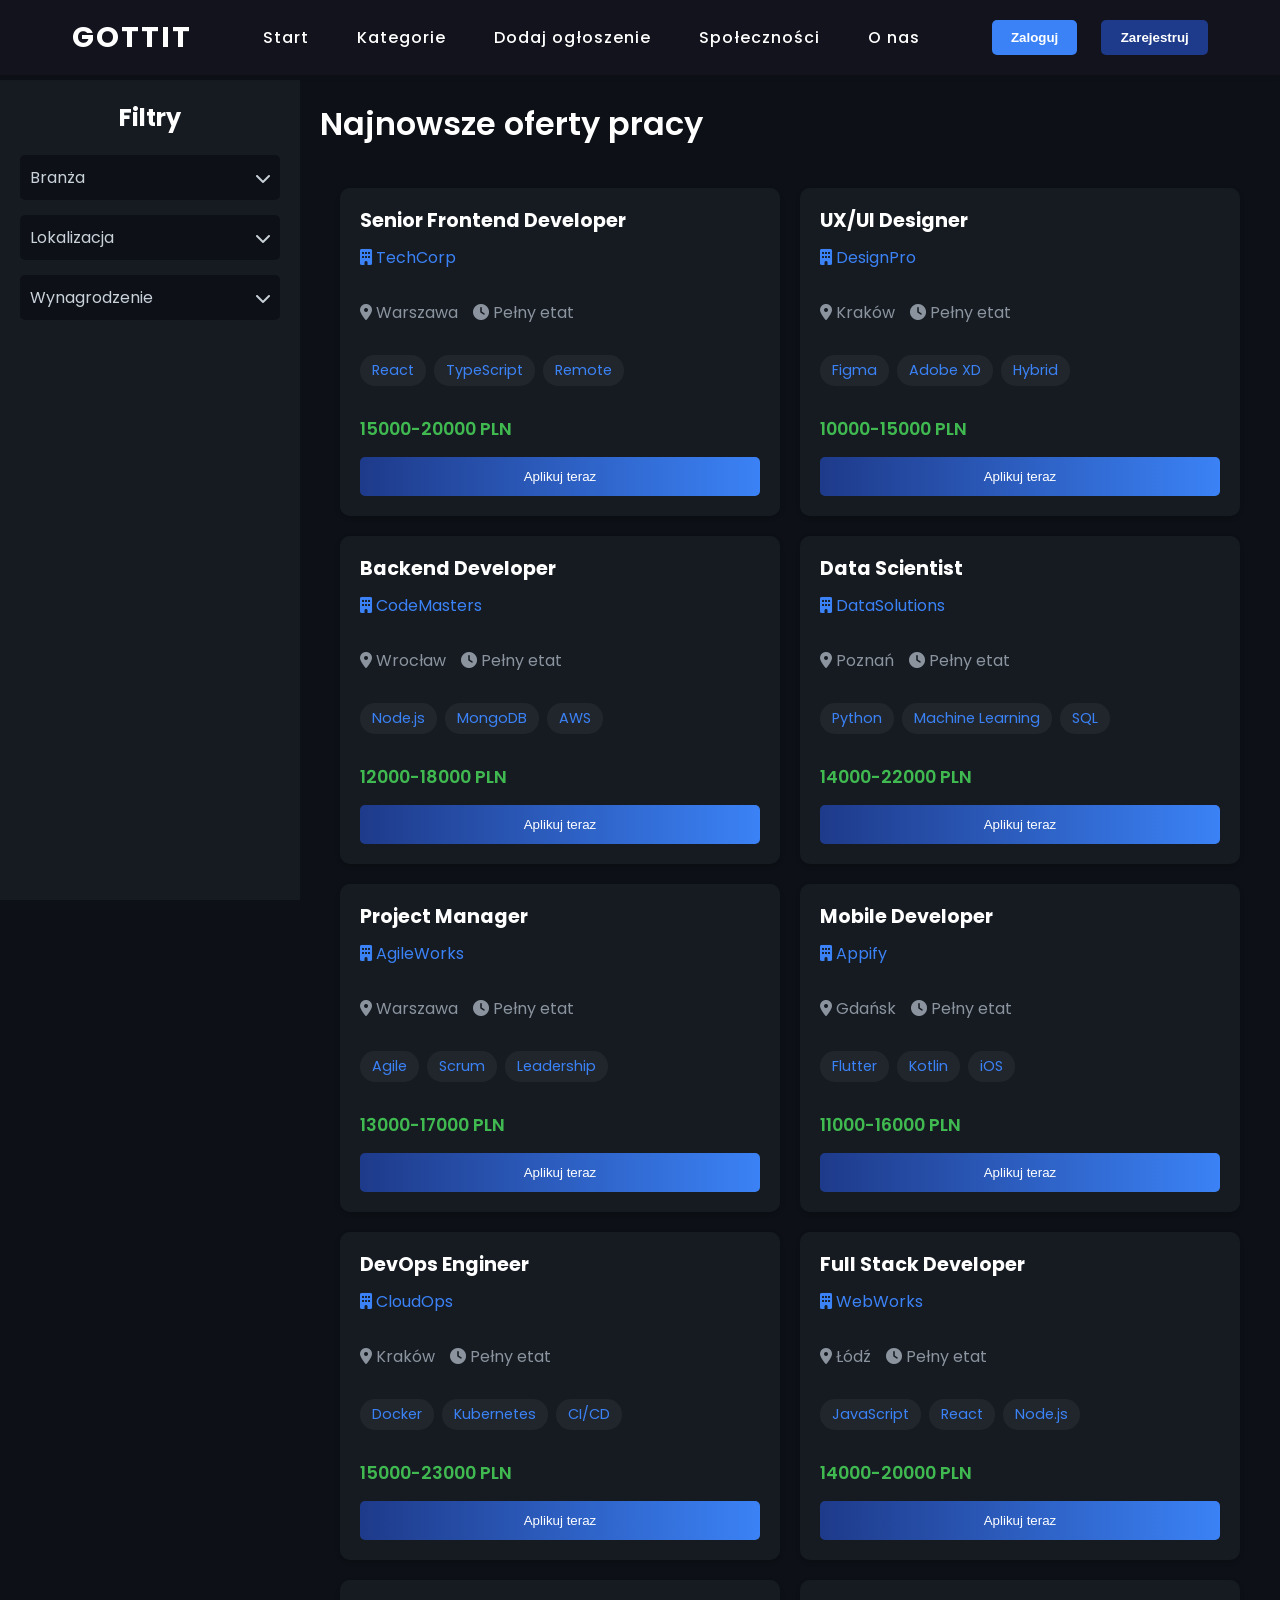
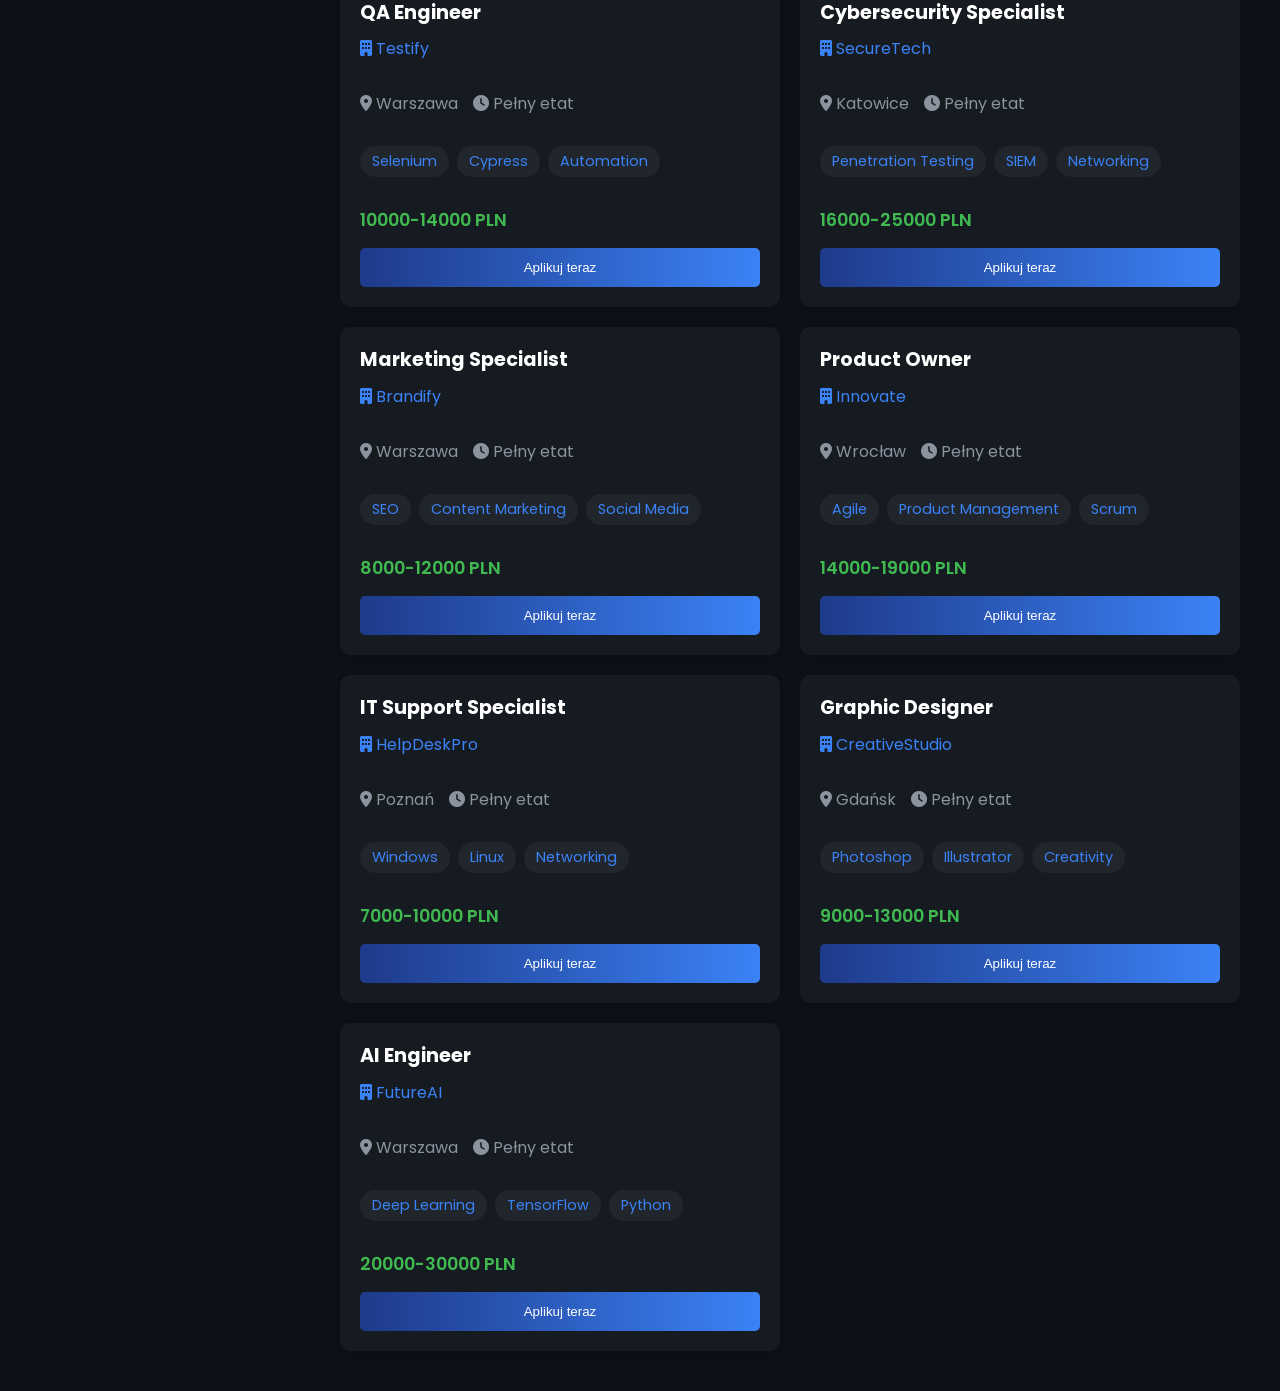
==== oferty-pracy/oferty-pracy.html @ 2230963c "Pierwszy commit" ====
<!DOCTYPE html>
<html lang="pl">
<head>
    <meta charset="UTF-8">
    <meta name="viewport" content="width=device-width, initial-scale=1.0">
    <title>GottIT - Oferty Pracy</title>

    <!-- Font Awesome -->
    <link rel="stylesheet" href="https://cdnjs.cloudflare.com/ajax/libs/font-awesome/6.0.0/css/all.min.css">
    <!-- Google Fonts -->
    <link href="https://fonts.googleapis.com/css2?family=Poppins:wght@300;400;500;700&display=swap" rel="stylesheet">
    
    <!-- CSS Files -->
    <link rel="stylesheet" href="css/main.css">
    <link rel="stylesheet" href="css/header.css">
    <link rel="stylesheet" href="css/sidebar.css">
    <link rel="stylesheet" href="css/jobCards.css">
    <link rel="stylesheet" href="css/responsive.css">
</head>
<body>
    <!-- Header -->
    <header class="header">
        <nav class="nav-container">
            <div class="logo">
                <h1>GottIT</h1>
            </div>

            <ul class="nav-menu">
                <li><a href="#home">Start</a></li>
                <li><a href="#services">Kategorie</a></li>
                <li><a href="#post-ad">Dodaj ogłoszenie</a></li>
                <li><a href="#about">Społeczności</a></li>
                <li><a href="#about">O nas</a></li>
            </ul>

            <div class="auth-buttons">
                <button class="btn login">Zaloguj</button>
                <button class="btn register">Zarejestruj</button>
            </div>
        </nav>
    </header>

    <div class="main-container">
        <!-- Sidebar -->
        <div class="sidebar">
            <h2>Filtry</h2>
            <div class="filter-section">
                <div class="filter-header" onclick="toggleFilter(this)">
                    <span>Branża</span>
                    <i class="fas fa-chevron-down"></i>
                </div>
                <div class="filter-content">
                    <input type="text" placeholder="Szukaj branży...">
                    <ul>
                        <li>IT</li>
                        <li>Marketing</li>
                        <li>Finanse</li>
                    </ul>
                </div>
            </div>

            <div class="filter-section">
                <div class="filter-header" onclick="toggleFilter(this)">
                    <span>Lokalizacja</span>
                    <i class="fas fa-chevron-down"></i>
                </div>
                <div class="filter-content">
                    <input type="text" placeholder="Szukaj lokalizacji...">
                    <ul>
                        <li>Warszawa</li>
                        <li>Kraków</li>
                        <li>Wrocław</li>
                    </ul>
                </div>
            </div>

            <div class="filter-section">
                <div class="filter-header" onclick="toggleFilter(this)">
                    <span>Wynagrodzenie</span>
                    <i class="fas fa-chevron-down"></i>
                </div>
                <div class="filter-content">
                    <ul>
                        <li>5000 - 10000 PLN</li>
                        <li>10000 - 15000 PLN</li>
                        <li>15000+ PLN</li>
                    </ul>
                </div>
            </div>
        </div>

        <!-- Content Area -->
        <div class="content-area">
            <h1>Najnowsze oferty pracy</h1>
            <div class="job-cards">



        <!-- CTu sa dodawane -->
    
        

        </div>
    </div>

    <!-- JavaScript Files -->
    <script src="js/filters.js"></script>
    <script src="js/main.js"></script>
</body>
</html>
---- oferty-pracy/css/main.css ----
:root {
    --primary-color: #3b82f6;
    --secondary-color: #1e3a8a;
    --text-color: #c9d1d9;
    --bg-dark: #0d1117;
    --bg-darker: #161b22;
}

* {
    margin: 0;
    padding: 0;
    box-sizing: border-box;
}

body {
    font-family: 'Poppins', sans-serif;
    background-color: var(--bg-dark);
    color: var(--text-color);
}

.main-container {
    display: flex;
    margin-top: 80px;
    min-height: calc(100vh - 80px);
}

.content-area {
    flex: 1;
    padding: 20px;
    margin-left: 300px;
}

.content-area h1 {
    color: white;
    margin-bottom: 20px;
    font-size: 2rem;
    font-weight: 600;
}
---- oferty-pracy/css/header.css ----
.header {
    position: fixed;
    width: 100%;
    background: rgba(20, 20, 30, 0.95);
    padding: 1rem 0;
    box-shadow: 0 2px 5px rgba(0, 0, 0, 0.1);
    z-index: 9999;
    top: 0;
    transition: background 0.3s ease, box-shadow 0.3s ease;
}

.header:hover {
    background: rgba(20, 20, 30, 0.9);
    box-shadow: 0 4px 10px rgba(0, 0, 0, 0.2);
}

.nav-container {
    max-width: 1200px;
    margin: 0 auto;
    display: flex;
    justify-content: space-between;
    align-items: center;
    padding: 0 2rem;
}

.nav-menu {
    display: flex;
    list-style: none;
}

.nav-menu li {
    margin: 0 1.5rem;
}

.nav-menu a {
    text-decoration: none;
    color: white;
    font-weight: 500;
    font-size: 1rem;
    letter-spacing: 1px;
    transition: color 0.3s ease, transform 0.3s ease;
}

.nav-menu a:hover {
    color: var(--primary-color);
    transform: scale(1.1);
}

.logo h1 {
    color: white;
    font-size: 1.8rem;
    letter-spacing: 2px;
    font-weight: 700;
    text-transform: uppercase;
}

.auth-buttons {
    display: flex;
    gap: 1.5rem;
}

.auth-buttons .btn {
    padding: 0.6rem 1.2rem;
    border: none;
    border-radius: 5px;
    font-weight: 600;
    cursor: pointer;
    transition: all 0.3s ease;
}

.btn.login {
    background-color: var(--primary-color);
    color: white;
}

.btn.register {
    background-color: var(--secondary-color);
    color: white;
}

.auth-buttons .btn:hover {
    transform: translateY(-2px);
    box-shadow: 0 4px 8px rgba(0, 0, 0, 0.2);
}
---- oferty-pracy/css/sidebar.css ----
.sidebar {
    width: 300px;
    background-color: var(--bg-darker);
    padding: 20px;
    height: calc(100vh - 80px);
    position: fixed;
    left: 0;
    top: 80px;
    overflow-y: auto;
}

.sidebar h2 {
    color: white;
    margin-bottom: 20px;
    text-align: center;
}

.filter-section {
    margin-bottom: 15px;
}

.filter-header {
    display: flex;
    justify-content: space-between;
    align-items: center;
    padding: 10px;
    background: var(--bg-dark);
    border-radius: 5px;
    cursor: pointer;
}

.filter-content {
    max-height: 0;
    overflow: hidden;
    transition: max-height 0.3s ease;
}

.filter-content input,
.filter-content ul {
    width: 100%;
    padding: 10px;
    margin: 5px 0;
    background: var(--bg-dark);
    border: none;
    border-radius: 5px;
    color: var(--text-color);
}

.filter-content ul {
    list-style: none;
}

.filter-content ul li {
    padding: 5px;
    cursor: pointer;
}

.filter-content ul li:hover {
    background: rgba(59, 130, 246, 0.1);
    border-radius: 3px;
}
---- oferty-pracy/css/jobCards.css ----
.job-cards {
    display: grid;
    grid-template-columns: repeat(auto-fill, minmax(300px, 1fr));
    gap: 20px;
    padding: 20px;
    width: 100%;
    margin: 0 auto;
}

.job-card {
    background: var(--bg-darker);
    border-radius: 10px;
    padding: 20px;
    box-shadow: 0 2px 5px rgba(0,0,0,0.2);
    transition: transform 0.3s ease;
    display: flex;
    flex-direction: column;
    min-height: 300px; /* Zapewnia jednakową wysokość */
    position: relative;
}

.job-card h3 {
    color: white;
    margin-bottom: 10px;
    font-size: 1.2rem;
    line-height: 1.4;
}

.company {
    color: var(--primary-color);
    margin-bottom: 15px;
    font-size: 1rem;
}

.job-details {
    display: flex;
    flex-wrap: wrap;
    gap: 15px;
    margin: 15px 0;
    color: #8b949e;
}

.job-tags-container {
    display: flex;
    flex-wrap: wrap;
    gap: 8px;
    margin: 15px 0;
}

.job-tag {
    background: #21262d;
    padding: 5px 12px;
    border-radius: 15px;
    font-size: 0.9em;
    color: var(--primary-color);
    display: inline-block;
}

.salary {
    color: #3fb950;
    font-weight: 600;
    font-size: 1.1rem;
    margin: 15px 0;
}

.apply-btn {
    width: 100%;
    padding: 12px;
    background: linear-gradient(90deg, var(--secondary-color), var(--primary-color));
    color: white;
    border: none;
    border-radius: 5px;
    cursor: pointer;
    transition: all 0.3s ease;
    margin-top: auto; /* Przycisk zawsze na dole */
    font-weight: 500;
}

/* Hover efekty */
.job-card:hover {
    transform: translateY(-5px);
    box-shadow: 0 5px 15px rgba(0,0,0,0.3);
}

.apply-btn:hover {
    transform: translateY(-2px);
    box-shadow: 0 2px 8px rgba(59, 130, 246, 0.3);
}

/* Responsywność */
@media (max-width: 768px) {
    .job-cards {
        grid-template-columns: 1fr;
        padding: 10px;
    }
    
    .job-card {
        min-height: auto;
    }
}
---- oferty-pracy/css/responsive.css ----
/* Style responsywne dla urządzeń mobilnych i mniejszych ekranów */
@media (max-width: 768px) {
    /* Ukrycie sidebara na mniejszych ekranach */
    .sidebar {
        display: none;
    }

    .job-cards {
        grid-template-columns: 1fr; /* Jedna kolumna na małych ekranach */
        padding: 10px;
    }

    .job-card {
        min-height: auto; /* Usuń minimalną wysokość na małych ekranach */
    }

    /* Zmiana marginesu dla głównej zawartości */
    .content-area {
        margin-left: 0;
        padding: 10px;
    }

    /* Nawigacja - ukrycie menu i dostosowanie przycisków */
    .nav-menu {
        display: none;
    }

    .auth-buttons {
        display: none;
    }

    .logo h1 {
        font-size: 1.5rem;
    }
}

@media (max-width: 480px) {
    /* Dostosowanie nagłówka dla bardzo małych ekranów */
    .header {
        padding: 0.5rem 0;
    }

    .logo h1 {
        font-size: 1.2rem;
    }

    /* Zmniejszenie paddingu w kartach ofert pracy */
    .job-card {
        padding: 15px;
    }

    .job-card h3 {
        font-size: 1rem;
    }

    .job-details {
        flex-direction: column;
        gap: 5px;
    }

    .apply-btn {
        font-size: 0.9rem;
        padding: 8px;
    }
}

@media (max-width: 1024px) {
    /* Dostosowanie siatki kart ofert pracy */
    .job-cards {
        grid-template-columns: repeat(auto-fill, minmax(250px, 1fr));
        gap: 15px;
    }
}
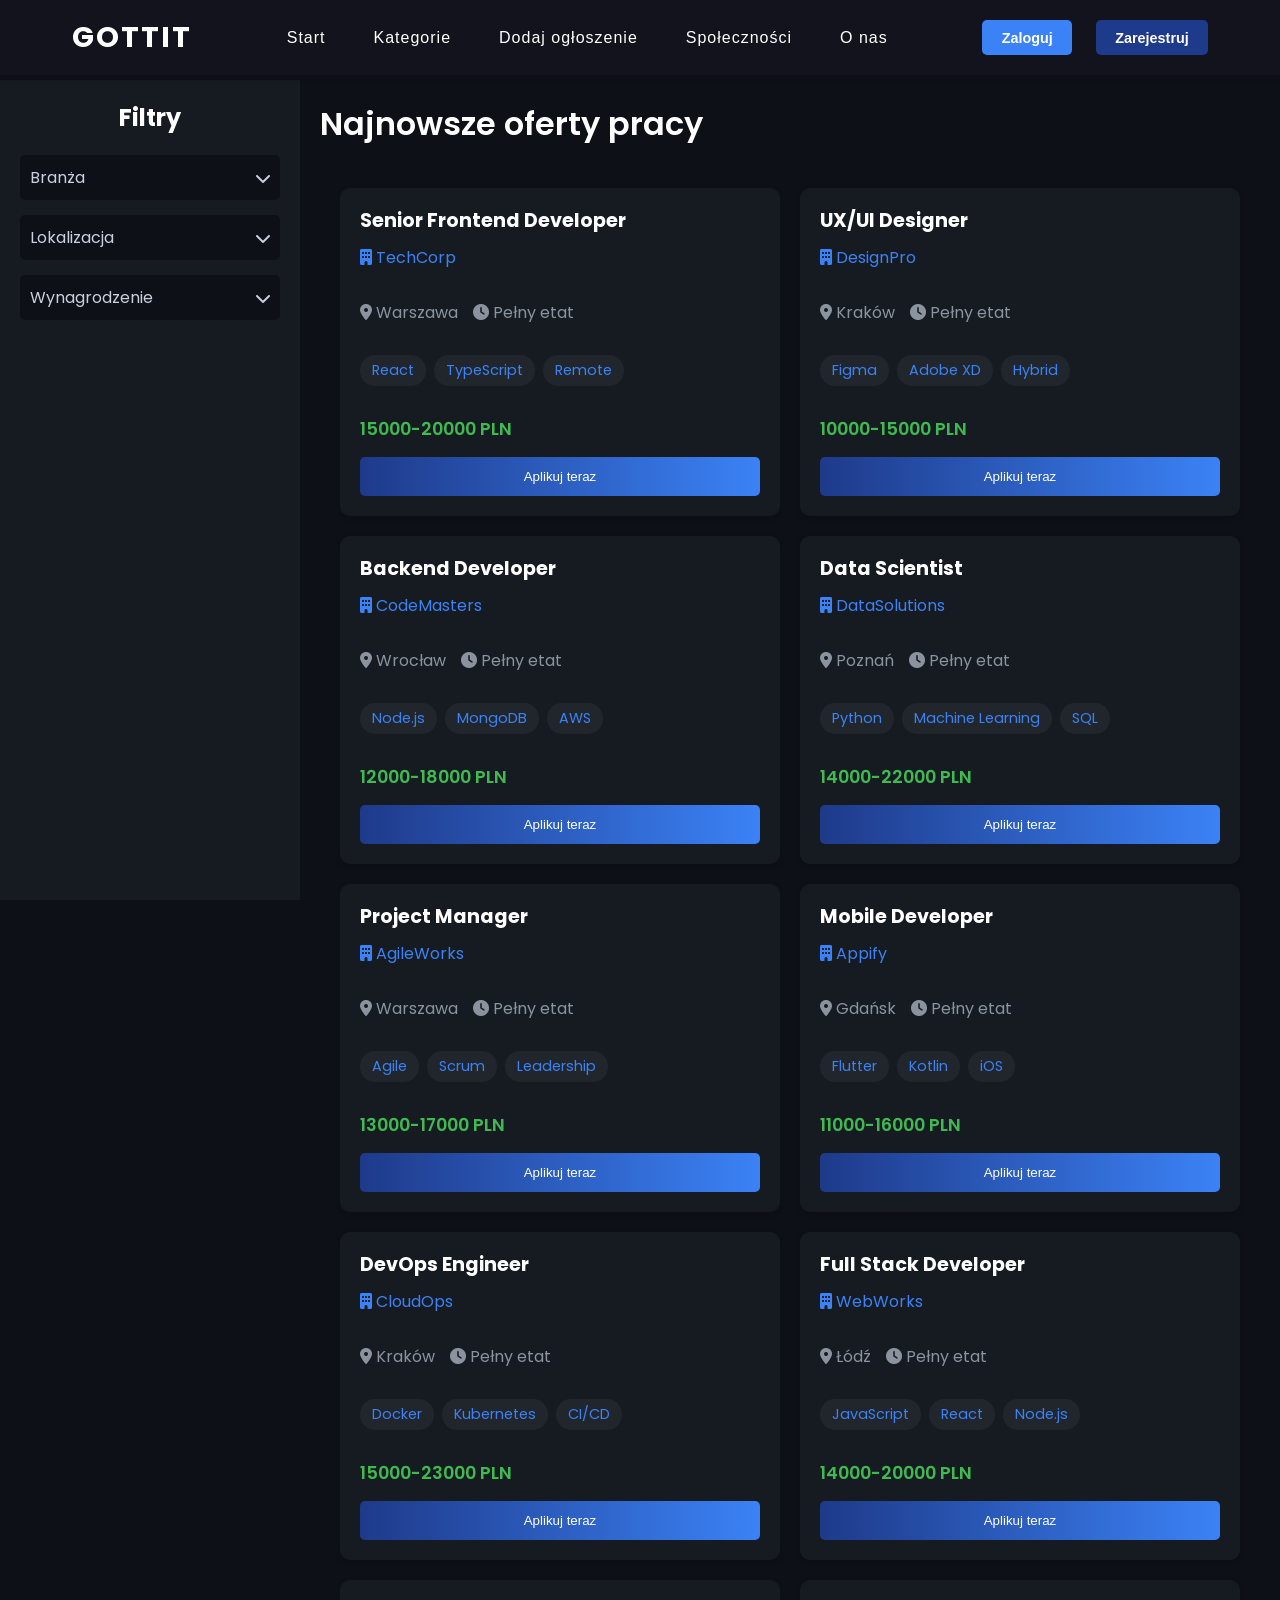
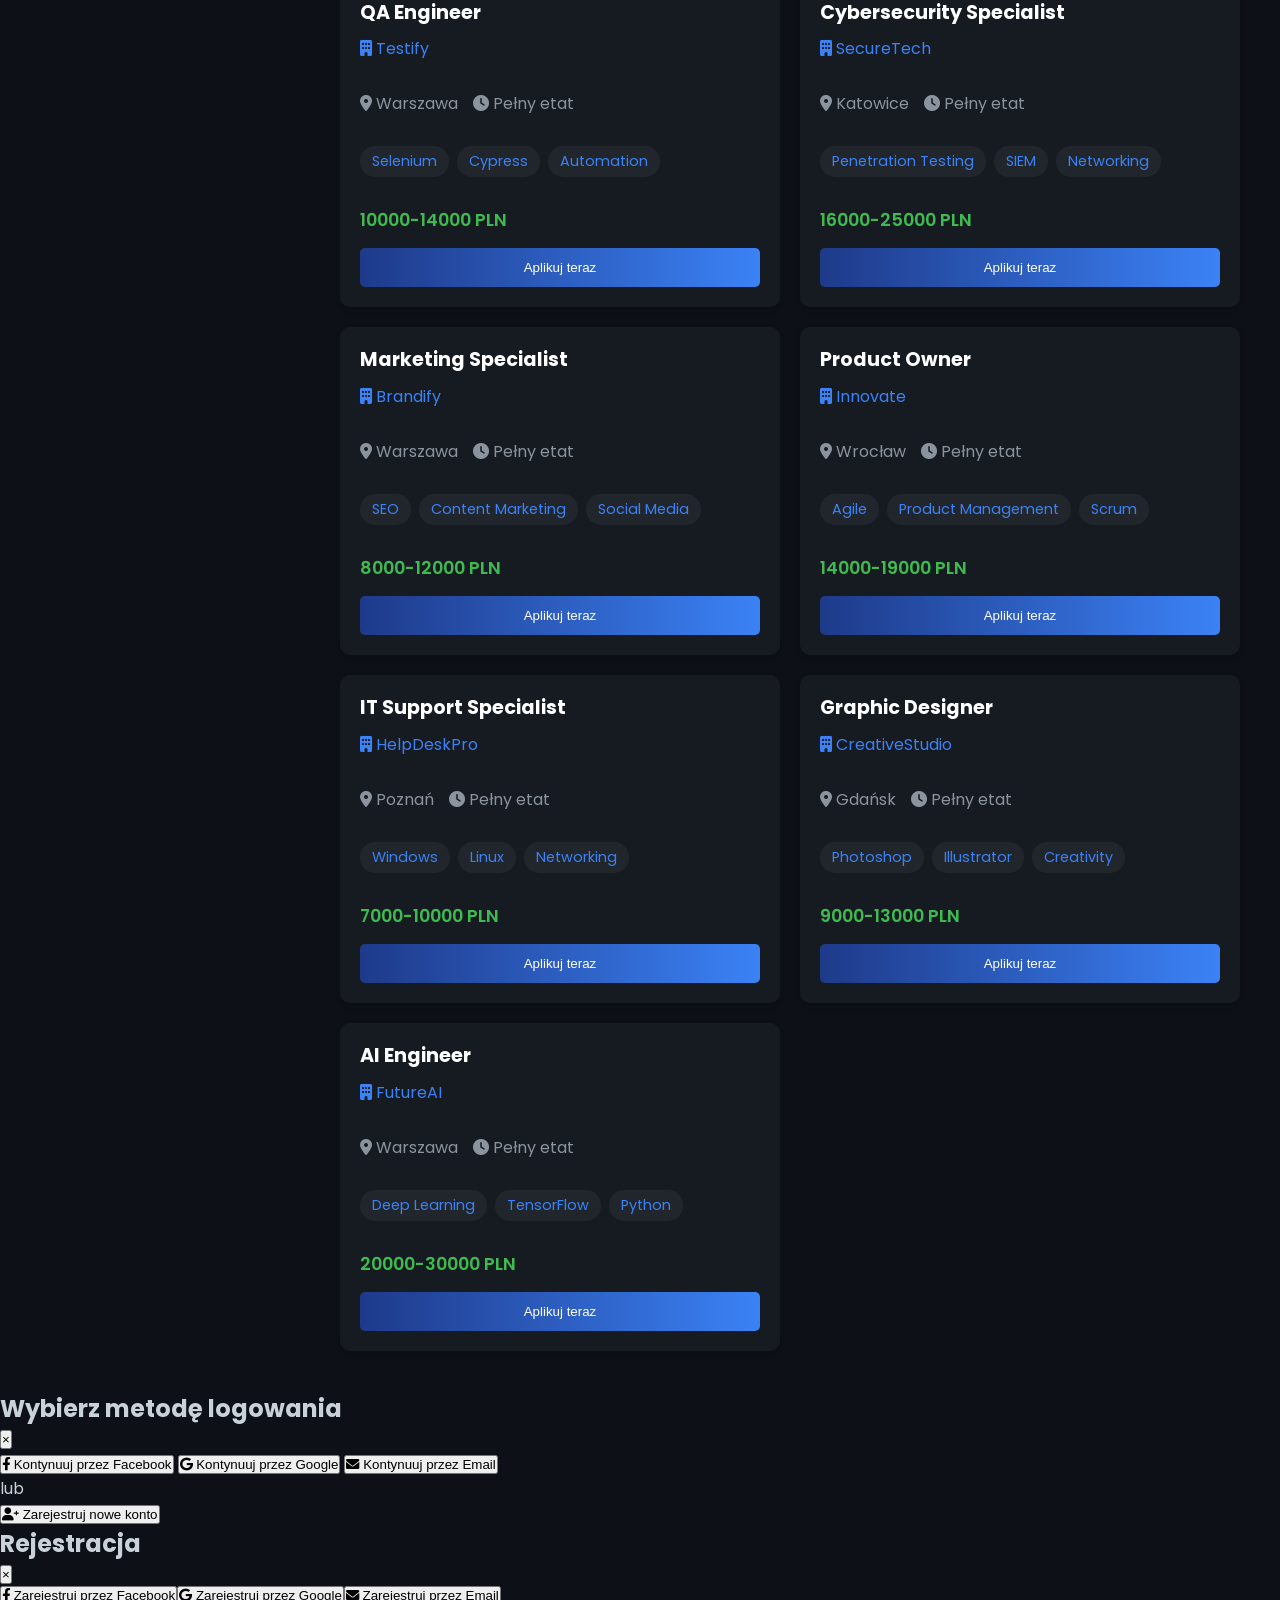
==== commit e11f85e3: "More general mechanics (header.css, auth scripts)" ====
--- a/oferty-pracy/oferty-pracy.html
+++ b/oferty-pracy/oferty-pracy.html
@@ -12,17 +12,31 @@
     
     <!-- CSS Files -->
     <link rel="stylesheet" href="css/main.css">
-    <link rel="stylesheet" href="css/header.css">
+    <!-- <link rel="stylesheet" href="css/header.css"> -->
+    <link rel="stylesheet" href="../components/headerSection.css">
     <link rel="stylesheet" href="css/sidebar.css">
     <link rel="stylesheet" href="css/jobCards.css">
     <link rel="stylesheet" href="css/responsive.css">
+
+    <style>
+        .header {
+    position: fixed;
+    top: 0; /* Przesunięcie nagłówka o 20px w dół */
+    width: 100%;
+    background: rgba(20, 20, 30, 0.95);
+    padding: 1rem 0;
+    box-shadow: 0 2px 5px rgba(0, 0, 0, 0.1);
+    z-index: 9999;
+    transition: background 0.3s ease, box-shadow 0.3s ease;
+}
+    </style>
 </head>
 <body>
     <!-- Header -->
     <header class="header">
         <nav class="nav-container">
             <div class="logo">
-                <h1>GottIT</h1>
+                <a href="../index.html"><h1>GottIT</h1></a>
             </div>
 
             <ul class="nav-menu">
@@ -106,5 +120,7 @@
     <!-- JavaScript Files -->
     <script src="js/filters.js"></script>
     <script src="js/main.js"></script>
+    <script src="../auth-scripts/login.js"></script>
+    <script src="../auth-scripts/register.js"></script>
 </body>
 </html>
--- a/oferty-pracy/css/header.css
+++ b/oferty-pracy/css/header.css
@@ -46,12 +46,49 @@
     transform: scale(1.1);
 }
 
+.logo {
+    transition: transform 0.3s ease;
+}
+
+.logo:hover {
+    transform: scale(1.05);
+}
+
 .logo h1 {
     color: white;
     font-size: 1.8rem;
     letter-spacing: 2px;
     font-weight: 700;
     text-transform: uppercase;
+    position: relative;
+    transition: color 0.3s ease;
+}
+
+.logo h1::after {
+    content: '';
+    position: absolute;
+    width: 0;
+    height: 2px;
+    bottom: -4px;
+    left: 0;
+    background-color: var(--primary-color);
+    transition: width 0.3s ease;
+}
+
+.logo:hover h1 {
+    color: var(--primary-color);
+}
+
+.logo:hover h1::after {
+    width: 100%;
+}
+
+.logo a {
+    text-decoration: none; /* Usuwa kreskę pod linkiem */
+}
+
+.logo a:hover {
+    text-decoration: none; /* Zapobiega pojawianiu się kreski przy najechaniu */
 }
 
 .auth-buttons {
--- a/components/headerSection.css
+++ b/components/headerSection.css
@@ -0,0 +1,159 @@
+/* Header */
+.header {
+    position: fixed;
+    width: 100%;
+    background: rgba(20, 20, 30, 0.95); /* Ciemne tło */
+    padding: 1rem 0;
+    box-shadow: 0 2px 5px rgba(0, 0, 0, 0.1);
+    z-index: 9999;
+    transition: background 0.3s ease, box-shadow 0.3s ease;
+}
+
+.header:hover {
+    background: rgba(20, 20, 30, 0.9); /* Ciemne tło pozostaje takie samo */
+    box-shadow: 0 4px 10px rgba(0, 0, 0, 0.2); /* Opcjonalnie cień */
+}
+
+.nav-container {
+    max-width: 1200px;
+    margin: 0 auto;
+    display: flex;
+    justify-content: space-between;
+    align-items: center;
+    padding: 0 2rem;
+}
+
+.nav-menu {
+    display: flex;
+    list-style: none;
+}
+
+.nav-menu li {
+    margin: 0 1.5rem;
+}
+
+.nav-menu a {
+    text-decoration: none;
+    color: white; /* Biały kolor */
+    font-family: 'Montserrat', sans-serif; /* Profesjonalna czcionka */
+    font-weight: 500; /* Średnia grubość */
+    font-size: 1rem; /* Rozmiar tekstu */
+    letter-spacing: 1px; /* Odstępy między literami */
+    transition: color 0.3s ease, transform 0.3s ease;
+}
+
+.nav-menu a:hover {
+    color: var(--primary-color); /* Zmiana koloru na hover */
+    transform: scale(1.1); /* Powiększenie przy najechaniu */
+}
+
+.logo {
+    transition: transform 0.3s ease;
+}
+
+.logo:hover {
+    transform: scale(1.05);
+}
+
+.logo h1 {
+    font-family: 'Poppins', sans-serif;
+    font-size: 1.8rem;
+    font-weight: 700;
+    color: white;
+    text-transform: uppercase;
+    letter-spacing: 2px;
+    margin: 0;
+    position: relative;
+    transition: color 0.3s ease;
+}
+
+.logo h1::after {
+    content: '';
+    position: absolute;
+    width: 0;
+    height: 2px;
+    bottom: -4px;
+    left: 0;
+    background-color: var(--primary-color);
+    transition: width 0.3s ease;
+}
+
+.logo:hover h1 {
+    color: var(--primary-color);
+}
+
+.logo:hover h1::after {
+    width: 100%;
+}
+
+.logo a {
+    text-decoration: none; /* Usuwa kreskę pod linkiem */
+}
+
+.logo a:hover {
+    text-decoration: none; /* Zapobiega pojawianiu się kreski przy najechaniu */
+}
+
+/* Buttons in Header */
+.auth-buttons {
+    display: flex;
+    gap: 1.5rem;
+}
+
+.auth-buttons .btn {
+    padding: 0.6rem 1.2rem;
+    border: none;
+    border-radius: 5px;
+    font-weight: 600;
+    font-size: 0.9rem;
+    cursor: pointer;
+    transition: all 0.3s ease;
+}
+
+.auth-buttons .btn.login {
+    background-color: var(--primary-color);
+    color: white;
+}
+
+.auth-buttons .btn.register {
+    background-color: var(--secondary-color);
+    color: white;
+}
+
+.auth-buttons .btn:hover {
+    transform: translateY(-2px); /* Subtelne podniesienie */
+    box-shadow: 0 4px 8px rgba(0, 0, 0, 0.2); /* Cień przy najechaniu */
+}
+
+/* Responsywność dla nagłówka */
+.menu-toggle {
+    display: none; /* Domyślnie ukryty */
+    font-size: 1.5rem;
+    cursor: pointer;
+    color: var(--text-color);
+}
+
+@media (max-width: 768px) {
+    .menu-toggle {
+        display: block; /* Pokaż na mniejszych ekranach */
+    }
+
+    .nav-menu {
+        display: none; /* Ukryj menu domyślnie */
+        flex-direction: column;
+        width: 100%;
+        background: rgba(20, 20, 30, 0.9);
+        position: absolute;
+        top: 100%;
+        left: 0;
+        box-shadow: 0 2px 10px rgba(0, 0, 0, 0.1);
+    }
+
+    .nav-menu.active {
+        display: flex; /* Pokaż menu po kliknięciu */
+    }
+
+    .nav-menu li {
+        margin: 0.5rem 0;
+    }
+}
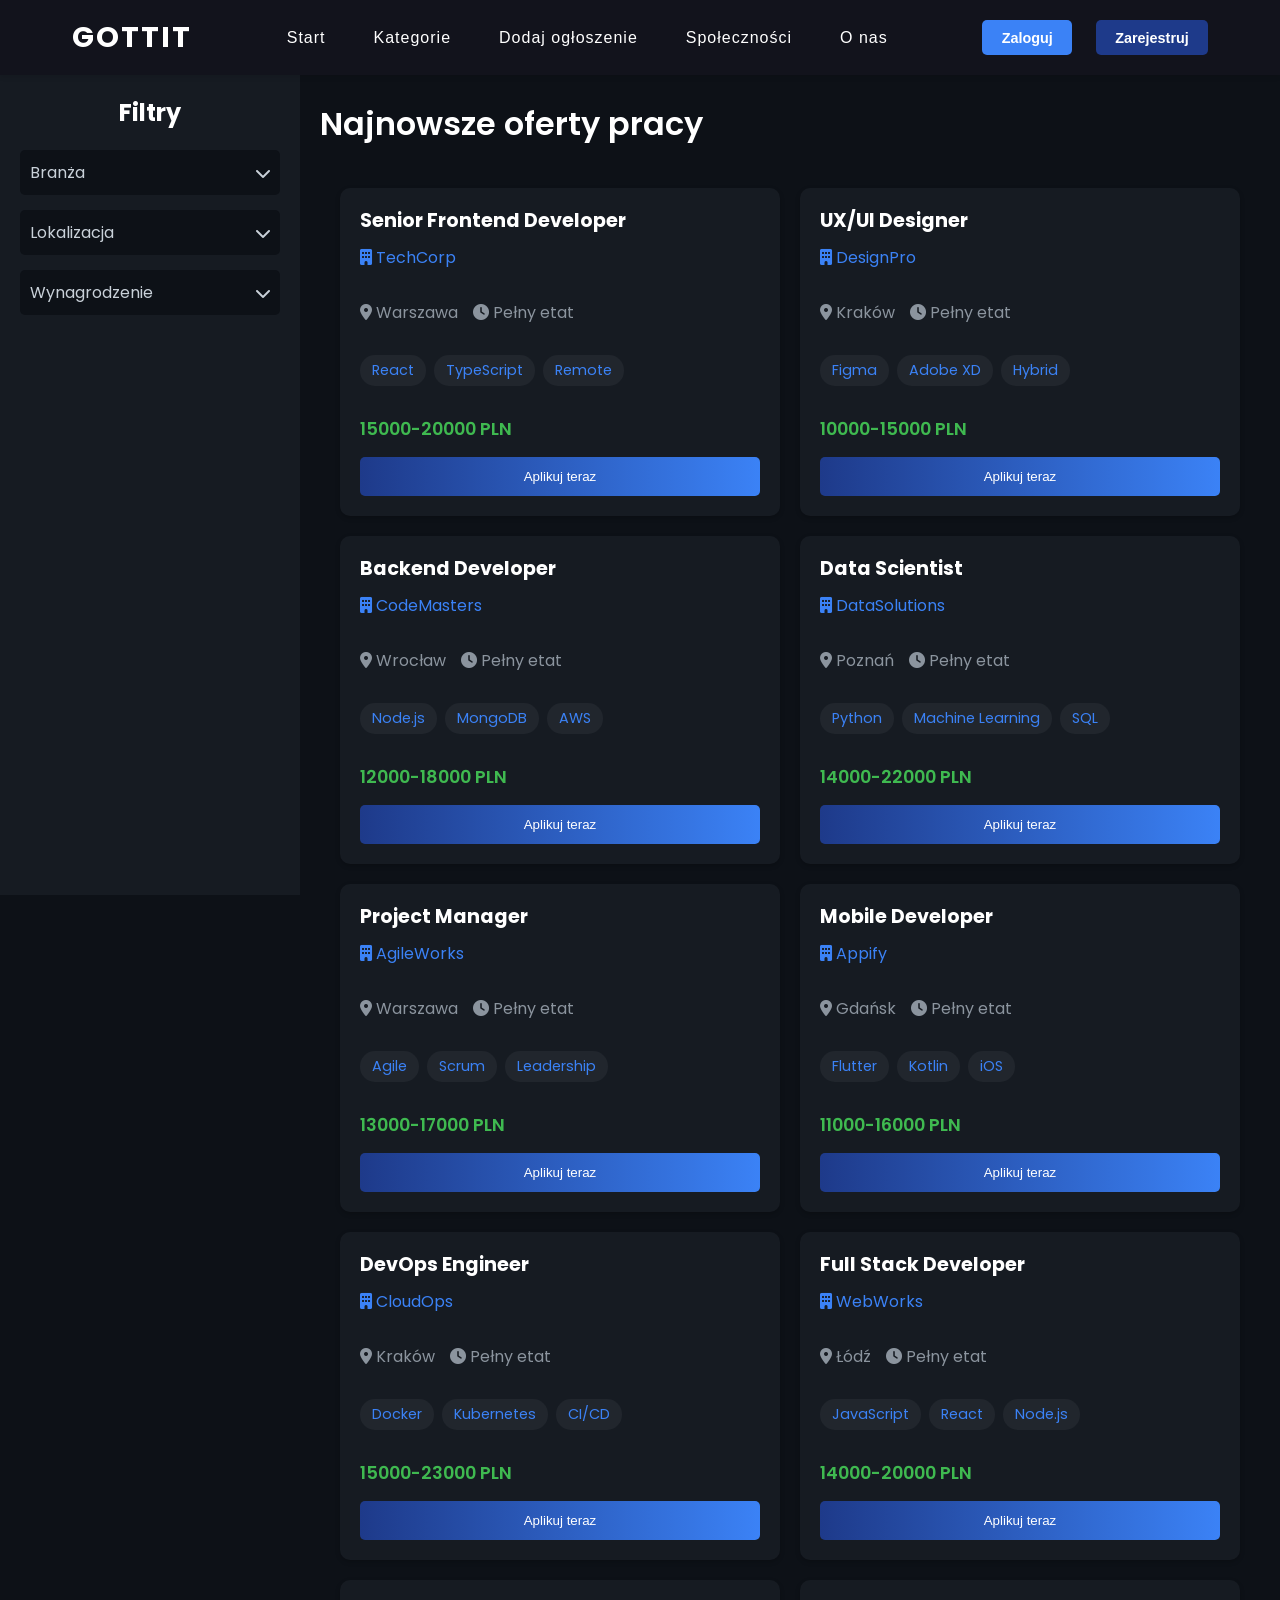
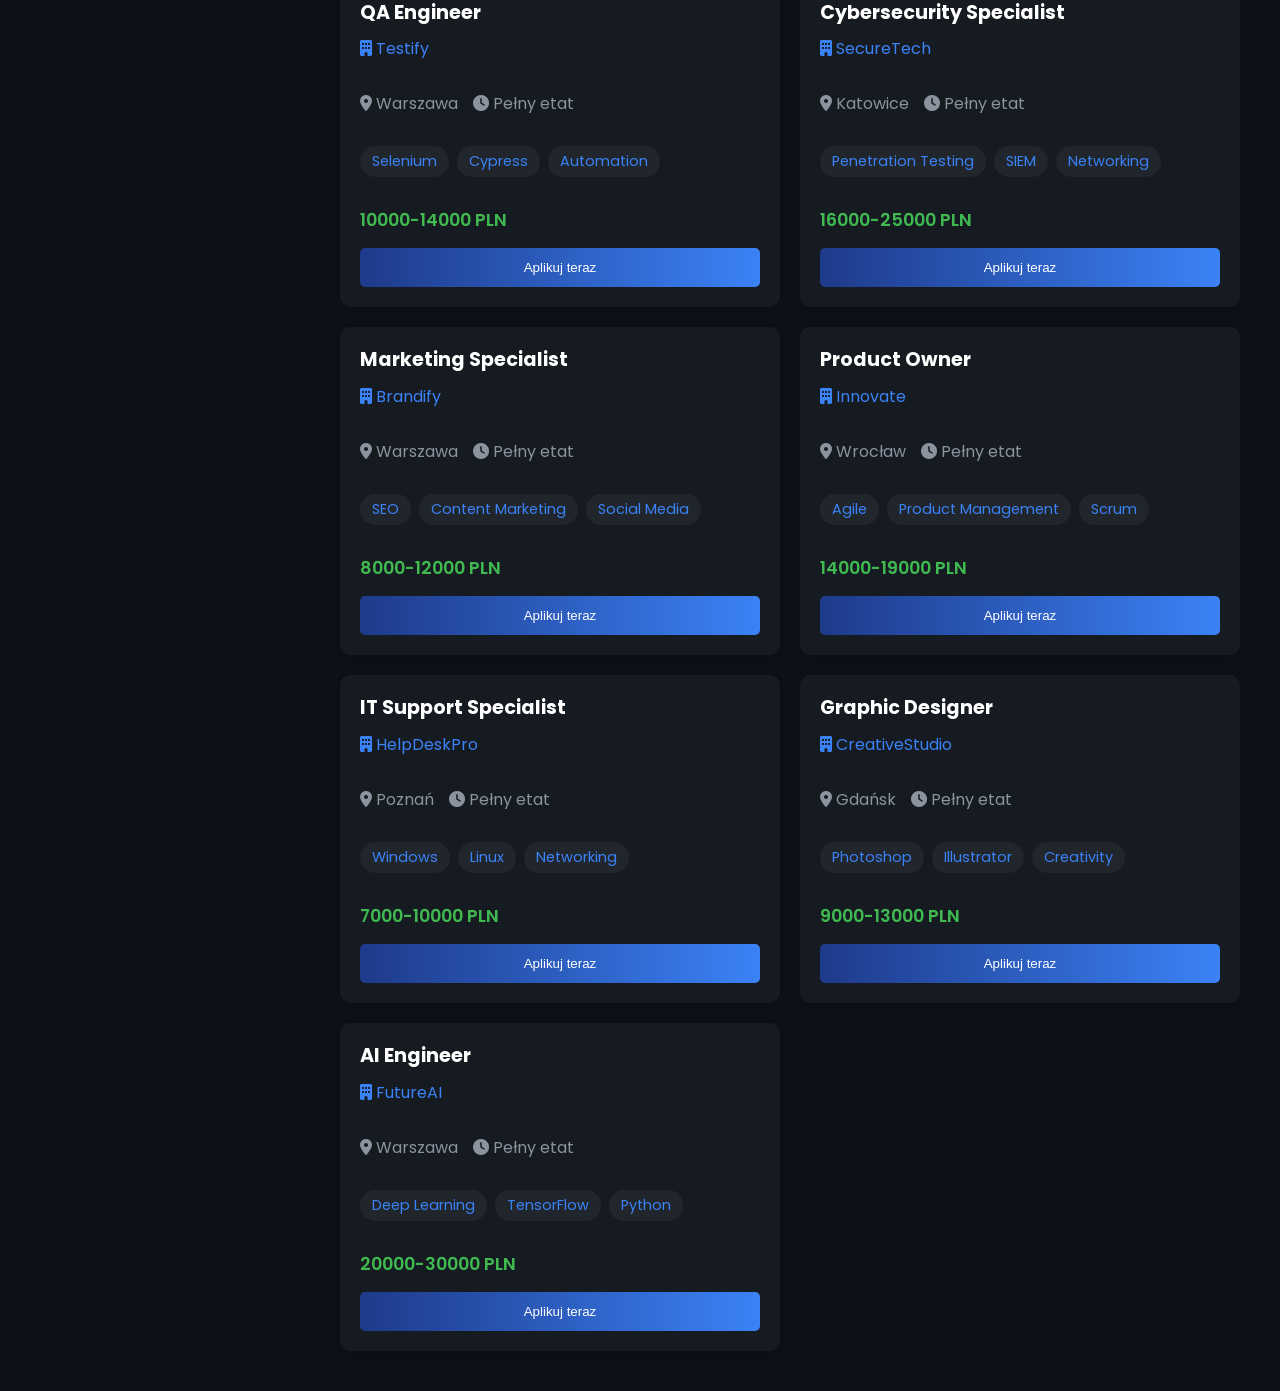
==== commit bf0ee387: "authorization general mechanics" ====
--- a/oferty-pracy/oferty-pracy.html
+++ b/oferty-pracy/oferty-pracy.html
@@ -12,11 +12,13 @@
     
     <!-- CSS Files -->
     <link rel="stylesheet" href="css/main.css">
-    <!-- <link rel="stylesheet" href="css/header.css"> -->
+    <link rel="stylesheet" href="css/header.css">
     <link rel="stylesheet" href="../components/headerSection.css">
     <link rel="stylesheet" href="css/sidebar.css">
     <link rel="stylesheet" href="css/jobCards.css">
     <link rel="stylesheet" href="css/responsive.css">
+    <link rel="stylesheet" href="../authorization/login.css">
+    <link rel="stylesheet" href="../authorization/register.css">
 
     <style>
         .header {
@@ -120,7 +122,7 @@
     <!-- JavaScript Files -->
     <script src="js/filters.js"></script>
     <script src="js/main.js"></script>
-    <script src="../auth-scripts/login.js"></script>
-    <script src="../auth-scripts/register.js"></script>
+    <script src="../authorization/login.js"></script>
+    <script src="../authorization/register.js"></script>
 </body>
 </html>
--- a/oferty-pracy/css/sidebar.css
+++ b/oferty-pracy/css/sidebar.css
@@ -5,7 +5,7 @@
     height: calc(100vh - 80px);
     position: fixed;
     left: 0;
-    top: 80px;
+    top: 75px;
     overflow-y: auto;
 }
 
--- a/authorization/login.css
+++ b/authorization/login.css
@@ -0,0 +1,147 @@
+/* Modal podstawowy */
+.login-modal {
+    display: none;
+    position: fixed;
+    top: 0;
+    left: 0;
+    width: 100%;
+    height: 100%;
+    background-color: rgba(0, 0, 0, 0.5);
+    z-index: 1000;
+    justify-content: center;
+    align-items: center;
+}
+
+/* Kontener modalu */
+.modal-content {
+    background-color: white;
+    padding: 2rem;
+    border-radius: 8px;
+    width: 100%;
+    max-width: 500px;
+    box-shadow: 0 2px 10px rgba(0, 0, 0, 0.1);
+    position: relative;
+    animation: slideIn 0.3s ease-out;
+}
+
+/* Sekcja metod logowania */
+.login-methods {
+    display: flex;
+    flex-direction: column;
+    gap: 15px;
+    padding: 20px;
+}
+
+/* Przyciski metod logowania */
+.login-method-btn {
+    display: flex;
+    align-items: center;
+    padding: 12px 20px;
+    border: none;
+    border-radius: 5px;
+    font-size: 16px;
+    cursor: pointer;
+    transition: all 0.3s ease;
+    background: #fff;
+    border: 1px solid #ddd;
+}
+
+.login-method-btn i {
+    margin-right: 10px;
+    font-size: 20px;
+    width: 24px;
+    text-align: center;
+}
+
+/* Style dla poszczególnych przycisków */
+.login-method-btn.facebook {
+    background: #1877f2;
+    color: white;
+}
+
+.login-method-btn.google {
+    background: white;
+    color: #444;
+    border: 1px solid #ddd;
+}
+
+.login-method-btn.email {
+    background: #2ecc71;
+    color: white;
+}
+
+.login-method-btn.register-option {
+    background: #3498db;
+    color: white;
+}
+
+.login-method-btn:hover {
+    transform: translateY(-2px);
+    box-shadow: 0 2px 8px rgba(0,0,0,0.1);
+}
+
+/* Separator */
+.divider {
+    display: flex;
+    align-items: center;
+    text-align: center;
+    margin: 15px 0;
+}
+
+.divider::before,
+.divider::after {
+    content: '';
+    flex: 1;
+    border-bottom: 1px solid #ddd;
+}
+
+.divider span {
+    padding: 0 10px;
+    color: #666;
+    font-size: 14px;
+}
+
+/* Przycisk zamykania */
+.close-modal {
+    position: absolute;
+    top: 10px;
+    right: 10px;
+    font-size: 24px;
+    background: none;
+    border: none;
+    cursor: pointer;
+    color: #666;
+}
+
+.close-modal:hover {
+    color: #333;
+}
+
+/* Animacje */
+@keyframes slideIn {
+    from {
+        transform: translateY(-20px);
+        opacity: 0;
+    }
+    to {
+        transform: translateY(0);
+        opacity: 1;
+    }
+}
+
+/* Responsywność */
+@media screen and (max-width: 600px) {
+    .modal-content {
+        margin: 1rem;
+        padding: 1.5rem;
+    }
+    
+    .login-methods {
+        padding: 10px;
+    }
+    
+    .login-method-btn {
+        padding: 10px 15px;
+        font-size: 14px;
+    }
+}
--- a/authorization/register.css
+++ b/authorization/register.css
@@ -0,0 +1,269 @@
+/* Modal podstawowy */
+.registration-modal {
+    display: none;
+    position: fixed;
+    top: 0;
+    left: 0;
+    width: 100%;
+    height: 100%;
+    background-color: rgba(0, 0, 0, 0.5);
+    z-index: 1000;
+    justify-content: center;
+    align-items: center;
+    overflow-y: auto; /* Dodano przewijanie w przypadku małych ekranów */
+}
+
+/* Kontener modalu */
+.modal-content {
+    background-color: white;
+    padding: 2rem;
+    border-radius: 12px; /* Większe zaokrąglenie */
+    width: 100%;
+    max-width: 450px; /* Zmniejszono szerokość */
+    box-shadow: 0 4px 15px rgba(0, 0, 0, 0.2); /* Wyraźniejszy cień */
+    position: relative;
+    animation: slideIn 0.3s ease-out;
+}
+
+/* Nagłówek modalu */
+.modal-header {
+    margin-bottom: 1.5rem;
+    text-align: center;
+    font-size: 1.5rem;
+    font-weight: 600;
+    color: #333;
+    position: relative;
+}
+
+.modal-header h2 {
+    margin: 0;
+}
+
+.close-modal {
+    position: absolute;
+    top: 10px;
+    right: 10px;
+    font-size: 1.5rem;
+    background: none;
+    border: none;
+    cursor: pointer;
+    color: #666;
+    transition: color 0.3s ease;
+}
+
+.close-modal:hover {
+    color: #333;
+}
+
+/* Pasek postępu */
+.progress-bar {
+    width: 100%;
+    height: 6px;
+    background-color: #e0e0e0;
+    border-radius: 4px;
+    margin: 1rem 0 1.5rem 0;
+    overflow: hidden;
+}
+
+.progress-bar-fill {
+    height: 100%;
+    background-color: #007bff;
+    transition: width 0.3s ease;
+}
+
+/* Elementy formularza */
+.form-group {
+    margin-bottom: 1.2rem;
+}
+
+.form-group label {
+    display: block;
+    margin-bottom: 0.5rem;
+    color: #333;
+    font-weight: 500;
+    font-size: 0.95rem;
+}
+
+.form-group input {
+    width: 100%;
+    padding: 0.6rem 0.8rem;
+    border: 1px solid #ddd;
+    border-radius: 6px;
+    font-size: 0.95rem;
+    transition: border-color 0.3s ease, box-shadow 0.3s ease;
+}
+
+.form-group input:focus {
+    outline: none;
+    border-color: #007bff;
+    box-shadow: 0 0 0 3px rgba(0, 123, 255, 0.2);
+}
+
+/* Styl dla checkboxa */
+.form-checkbox {
+    display: flex;
+    align-items: center;
+    margin-bottom: 1.5rem;
+}
+
+.form-checkbox label {
+    display: flex;
+    align-items: center;
+    font-size: 0.9rem;
+    color: #333;
+    
+}
+
+.form-checkbox input[type="checkbox"] {
+    margin-right: 0.5rem;
+}
+
+/* Przycisk submit */
+.form-submit {
+    text-align: center;
+}
+
+.form-submit .register-submit {
+    padding: 0.6rem 1.2rem;
+    font-size: 1rem;
+    background-color: #007bff;
+    color: white;
+    border: none;
+    border-radius: 6px;
+    cursor: pointer;
+    transition: background-color 0.3s ease, transform 0.2s ease;
+}
+
+.form-submit .register-submit:hover {
+    background-color: #0056b3;
+    transform: translateY(-2px);
+}
+
+.form-row {
+    display: flex;
+    gap: 15px; /* Odstęp między polami */
+    margin-bottom: 1.2rem;
+}
+
+.form-row .form-group {
+    flex: 1; /* Każde pole zajmuje równą przestrzeń */
+    margin-bottom: 0; /* Usuwamy domyślny margines */
+}
+
+/* Przyciski metod rejestracji */
+.registration-methods {
+    display: flex;
+    flex-direction: column;
+    gap: 15px;
+    padding: 20px;
+}
+
+.registration-method-btn {
+    display: flex;
+    align-items: center;
+    justify-content: center;
+    padding: 12px 20px;
+    border: none;
+    border-radius: 6px;
+    font-size: 1rem;
+    cursor: pointer;
+    transition: all 0.3s ease;
+    background: #f9f9f9;
+    border: 1px solid #ddd;
+    color: #333;
+}
+
+.registration-method-btn i {
+    margin-right: 10px;
+    font-size: 1.2rem;
+}
+
+.registration-method-btn.facebook {
+    background: #1877f2;
+    color: white;
+}
+
+.registration-method-btn.google {
+    background: white;
+    color: #444;
+    border: 1px solid #ddd;
+}
+
+.registration-method-btn.email {
+    background: #2ecc71;
+    color: white;
+}
+
+.registration-method-btn:hover {
+    transform: translateY(-2px);
+    box-shadow: 0 4px 10px rgba(0, 0, 0, 0.1);
+}
+
+/* Komunikaty */
+.verification-message,
+.success-message {
+    text-align: center;
+    padding: 2rem 0;
+}
+
+.verification-message i,
+.success-message i {
+    font-size: 3rem;
+    color: #007bff;
+    margin-bottom: 1rem;
+}
+
+.success-message i {
+    color: #28a745;
+}
+
+/* Timer ponownego wysłania */
+.resend-timer {
+    color: #666;
+    margin: 1rem 0;
+}
+
+.resend-button {
+    background: none;
+    border: none;
+    color: #007bff;
+    cursor: pointer;
+    text-decoration: underline;
+    padding: 0.5rem 1rem;
+}
+
+.resend-button:disabled {
+    color: #999;
+    cursor: not-allowed;
+    text-decoration: none;
+}
+
+/* Animacje */
+@keyframes slideIn {
+    from {
+        transform: translateY(-20px);
+        opacity: 0;
+    }
+    to {
+        transform: translateY(0);
+        opacity: 1;
+    }
+}
+
+/* Responsywność */
+@media screen and (max-width: 600px) {
+    .modal-content {
+        margin: 1rem;
+        padding: 1.5rem;
+    }
+
+    .form-group {
+        margin-bottom: 1rem;
+    }
+
+    .registration-method-btn {
+        font-size: 0.9rem;
+        padding: 10px 15px;
+    }
+}
+
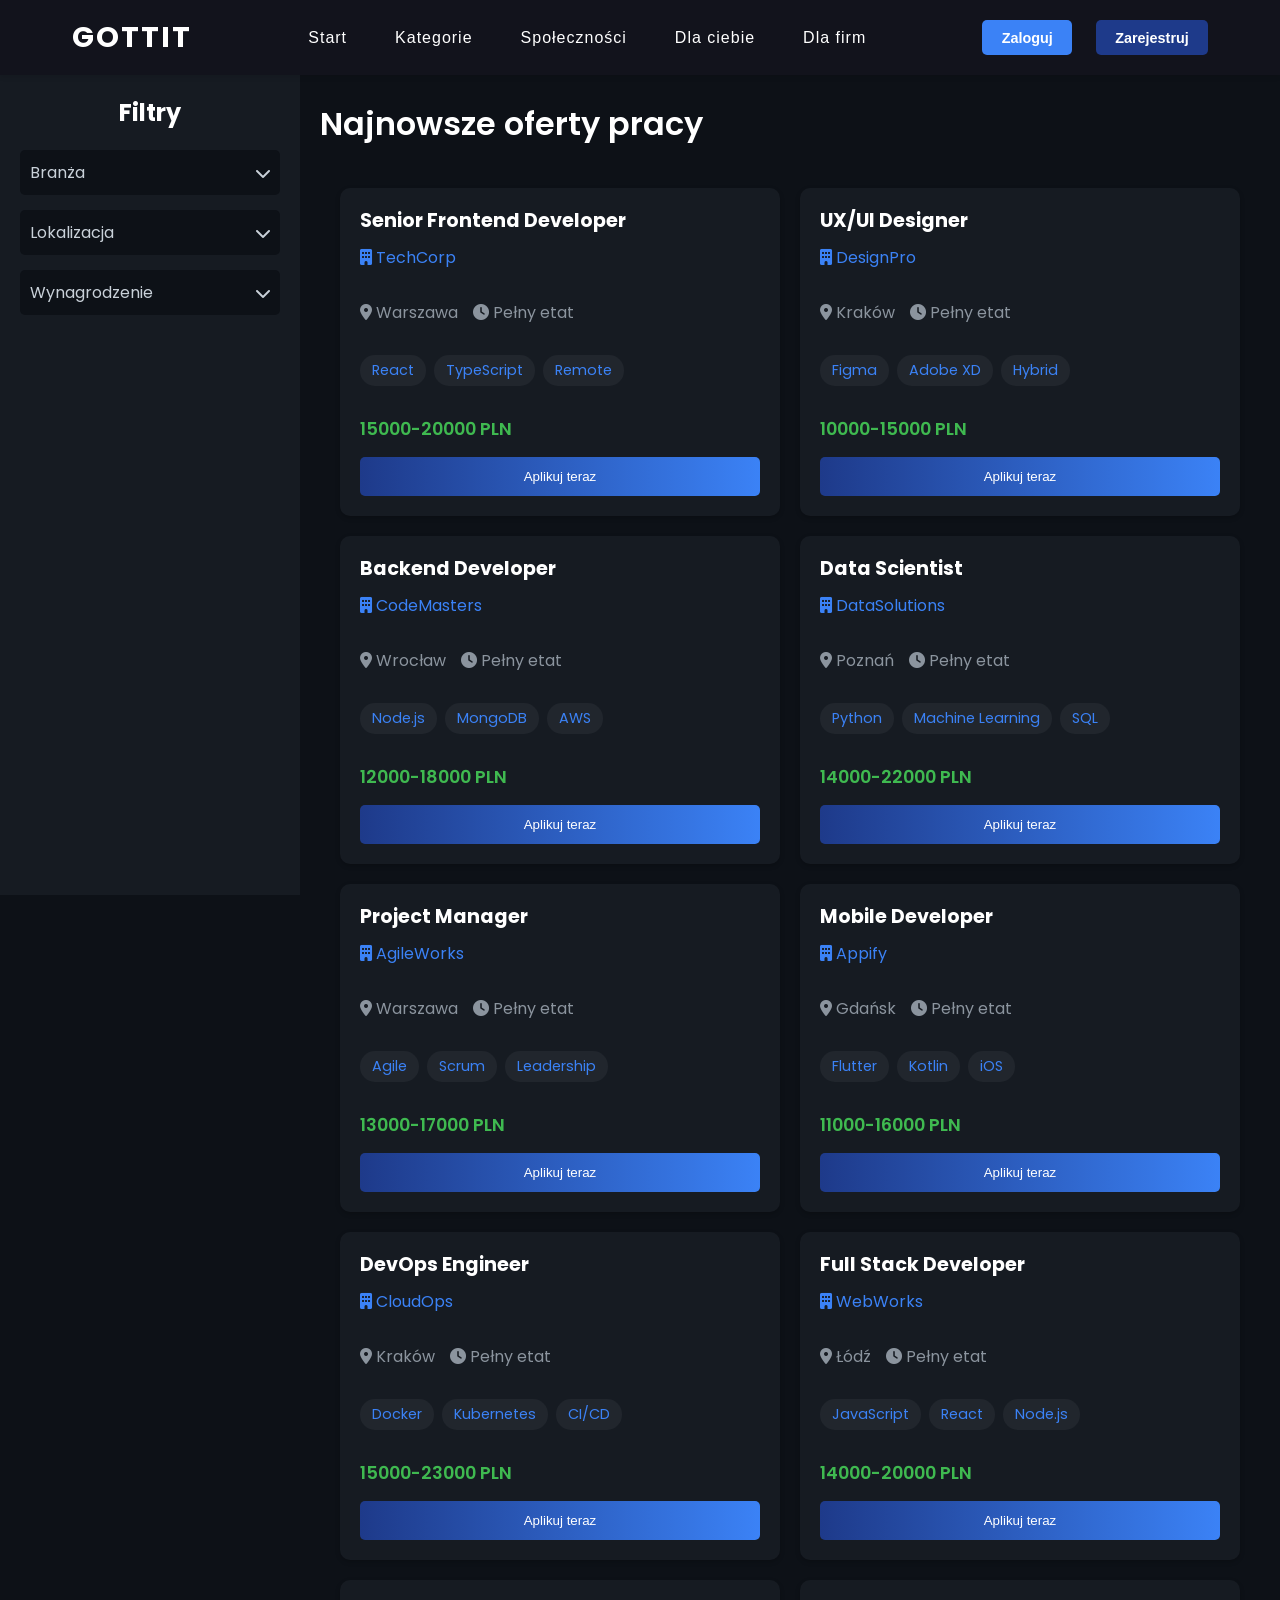
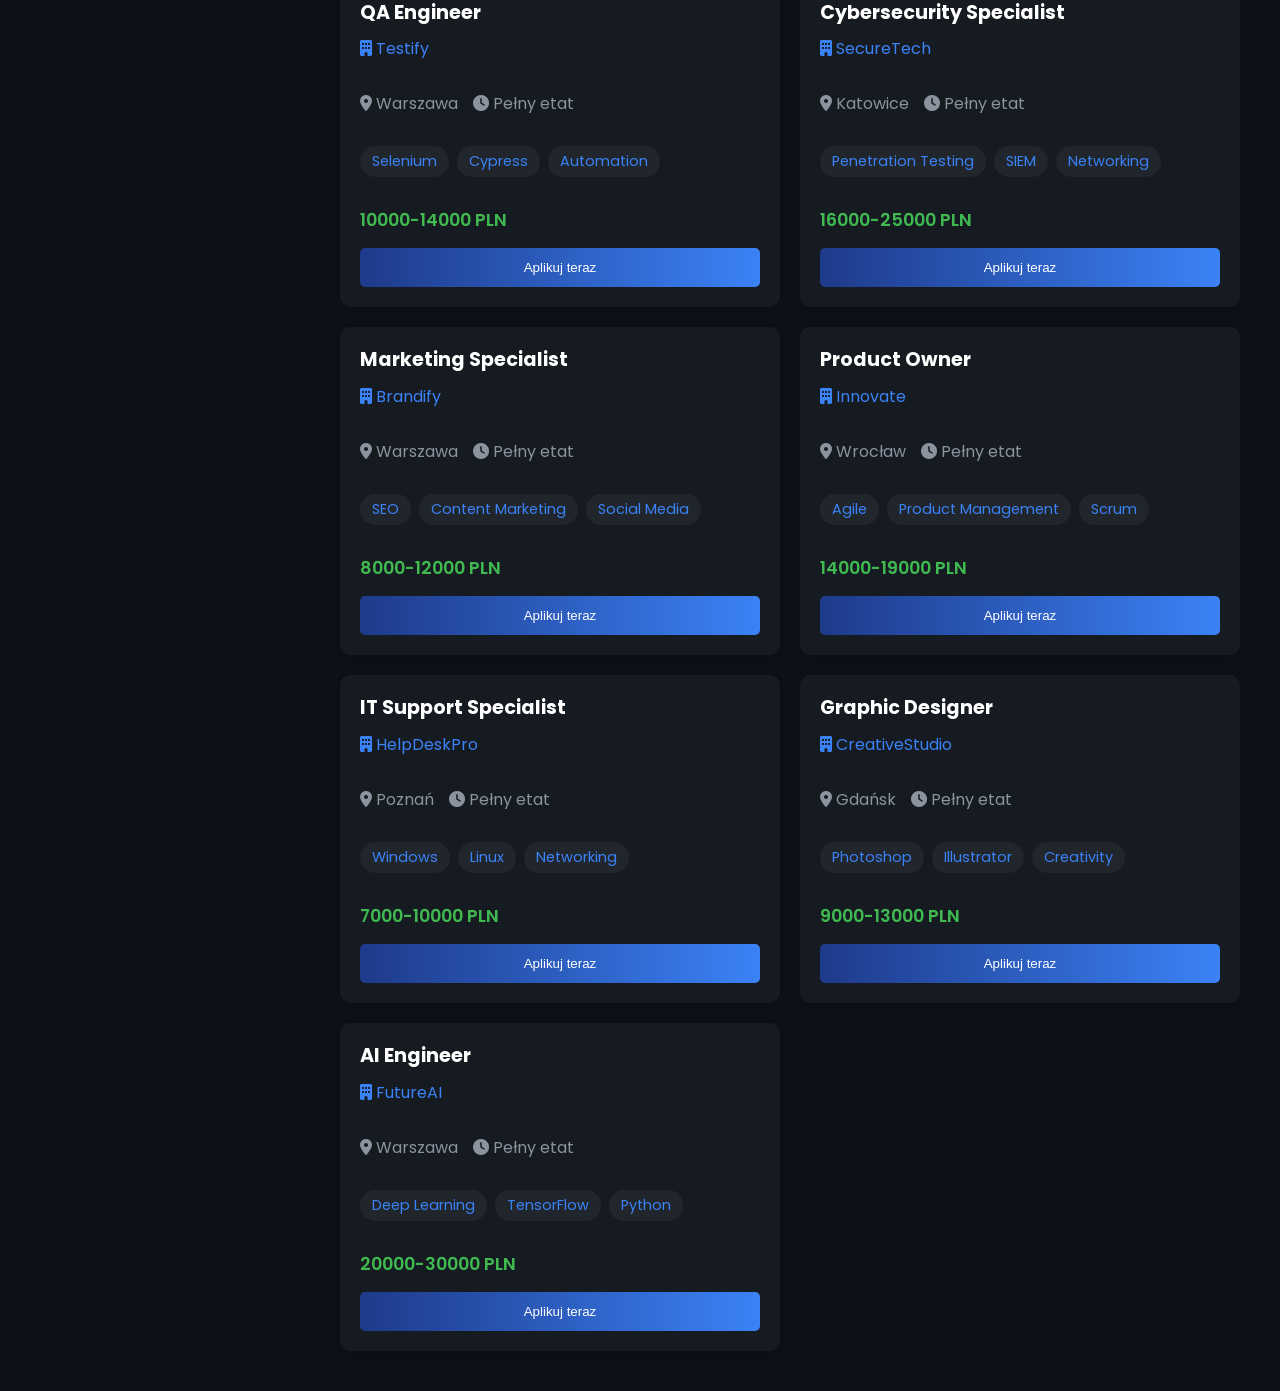
==== commit 1ff84b58: "adding community panel" ====
--- a/oferty-pracy/oferty-pracy.html
+++ b/oferty-pracy/oferty-pracy.html
@@ -44,9 +44,9 @@
             <ul class="nav-menu">
                 <li><a href="#home">Start</a></li>
                 <li><a href="#services">Kategorie</a></li>
-                <li><a href="#post-ad">Dodaj ogłoszenie</a></li>
-                <li><a href="#about">Społeczności</a></li>
-                <li><a href="#about">O nas</a></li>
+                <li><a href="#post-ad">Społeczności</a></li>
+                <li><a href="./oferty-pracy/oferty-pracy.html">Dla ciebie</a></li>
+                <li><a href="   ">Dla firm</a></li>
             </ul>
 
             <div class="auth-buttons">
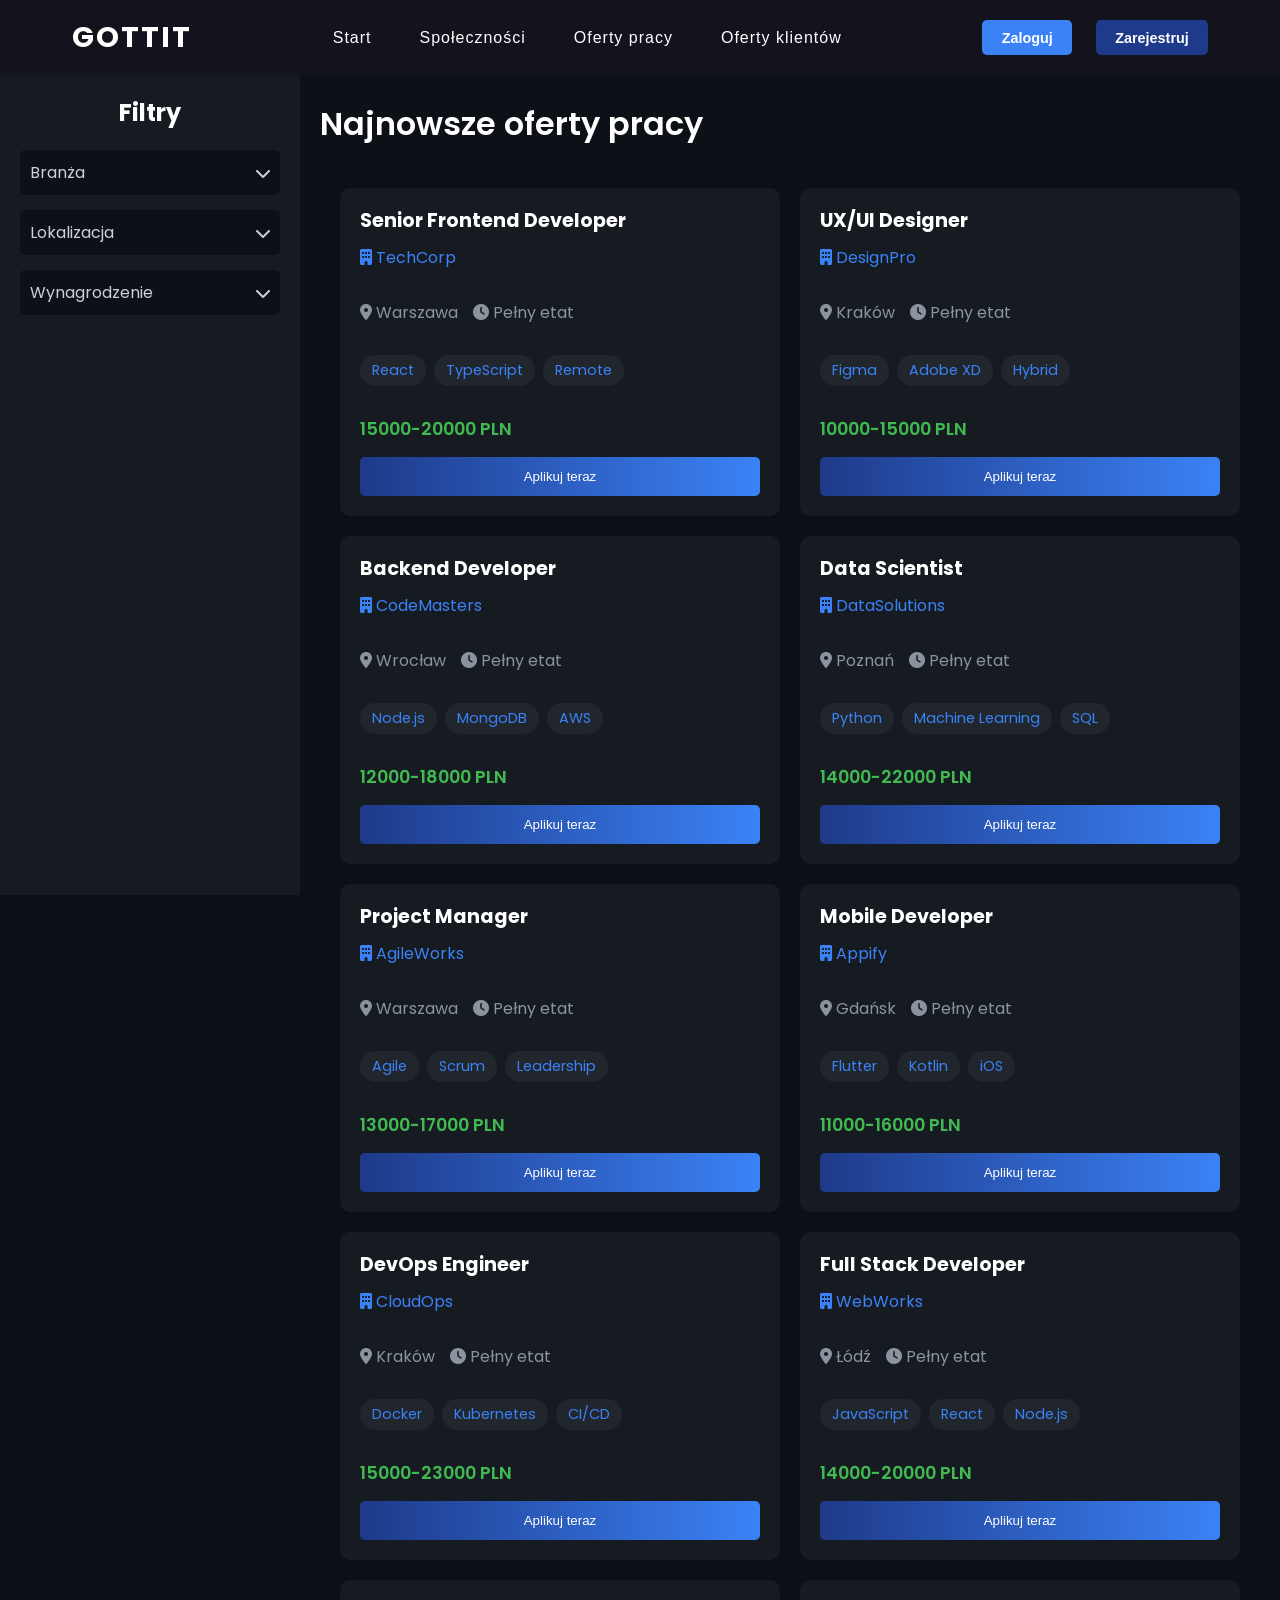
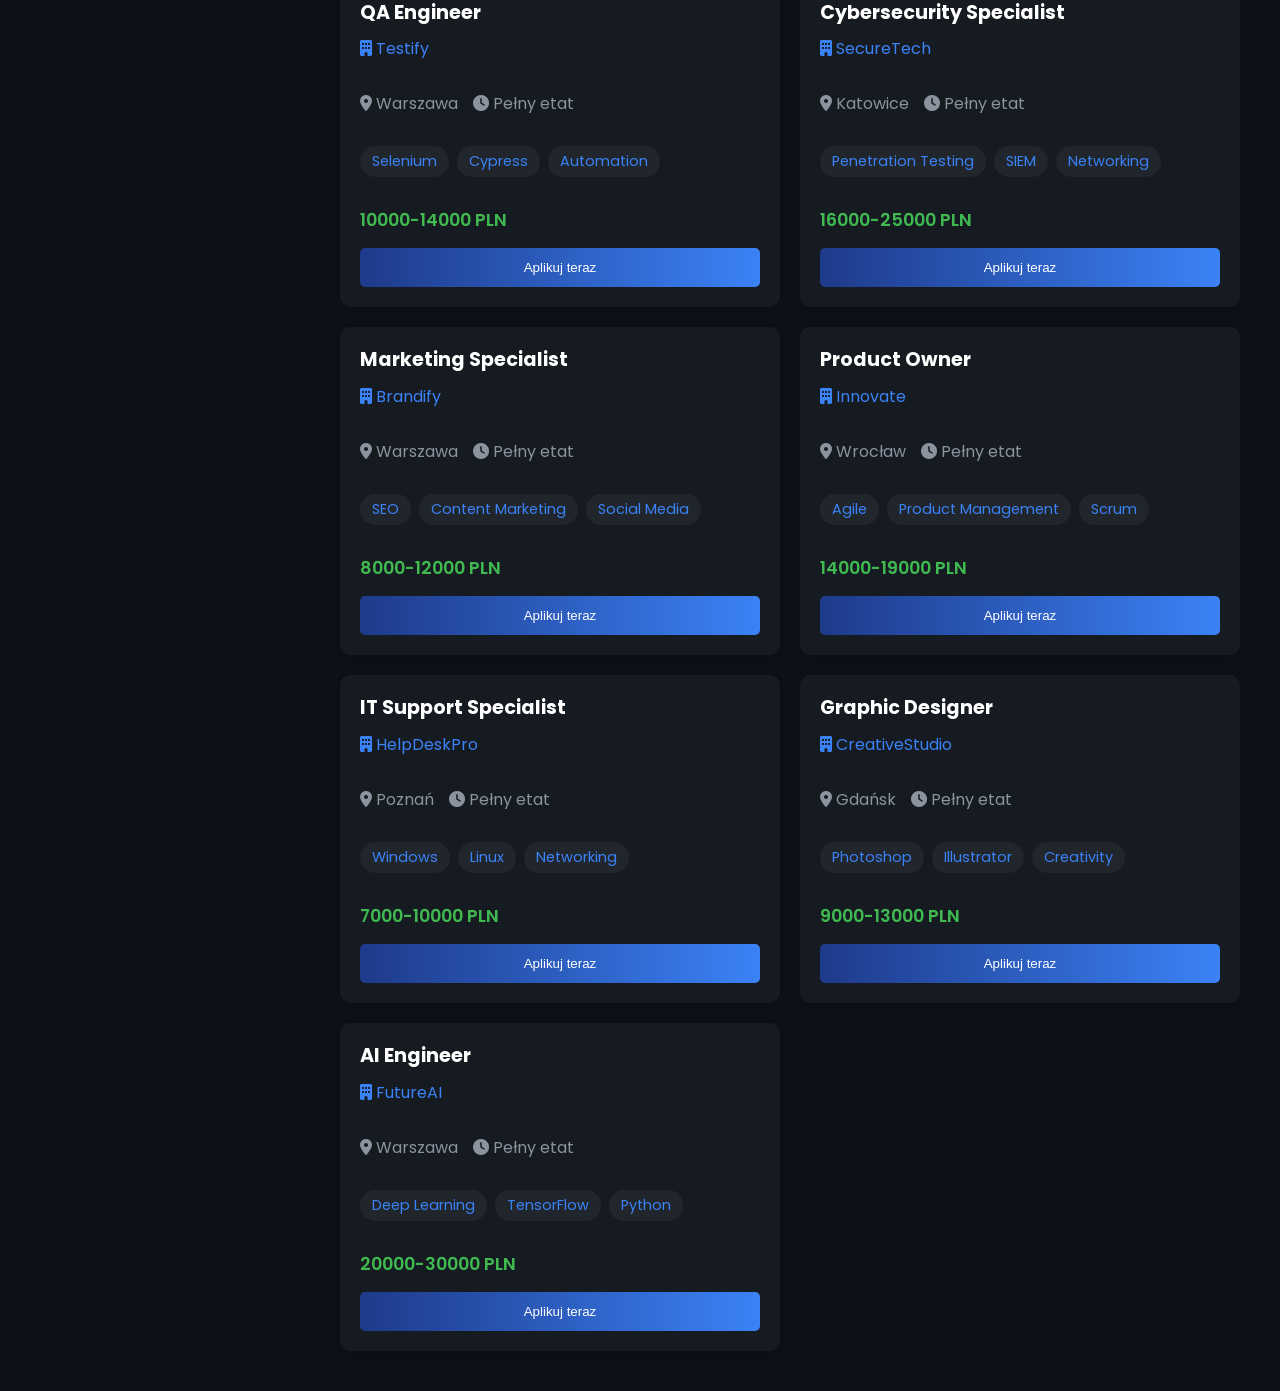
==== commit 361602a3: "adding links in headers to navigate on site" ====
--- a/oferty-pracy/oferty-pracy.html
+++ b/oferty-pracy/oferty-pracy.html
@@ -42,11 +42,10 @@
             </div>
 
             <ul class="nav-menu">
-                <li><a href="#home">Start</a></li>
-                <li><a href="#services">Kategorie</a></li>
-                <li><a href="#post-ad">Społeczności</a></li>
-                <li><a href="./oferty-pracy/oferty-pracy.html">Dla ciebie</a></li>
-                <li><a href="   ">Dla firm</a></li>
+                <li><a href="../index.html">Start</a></li>
+                <li><a href="../community/community.html">Społeczności</a></li>
+                <li><a href="">Oferty pracy</a></li>
+                <li><a href="   ">Oferty klientów</a></li>
             </ul>
 
             <div class="auth-buttons">
